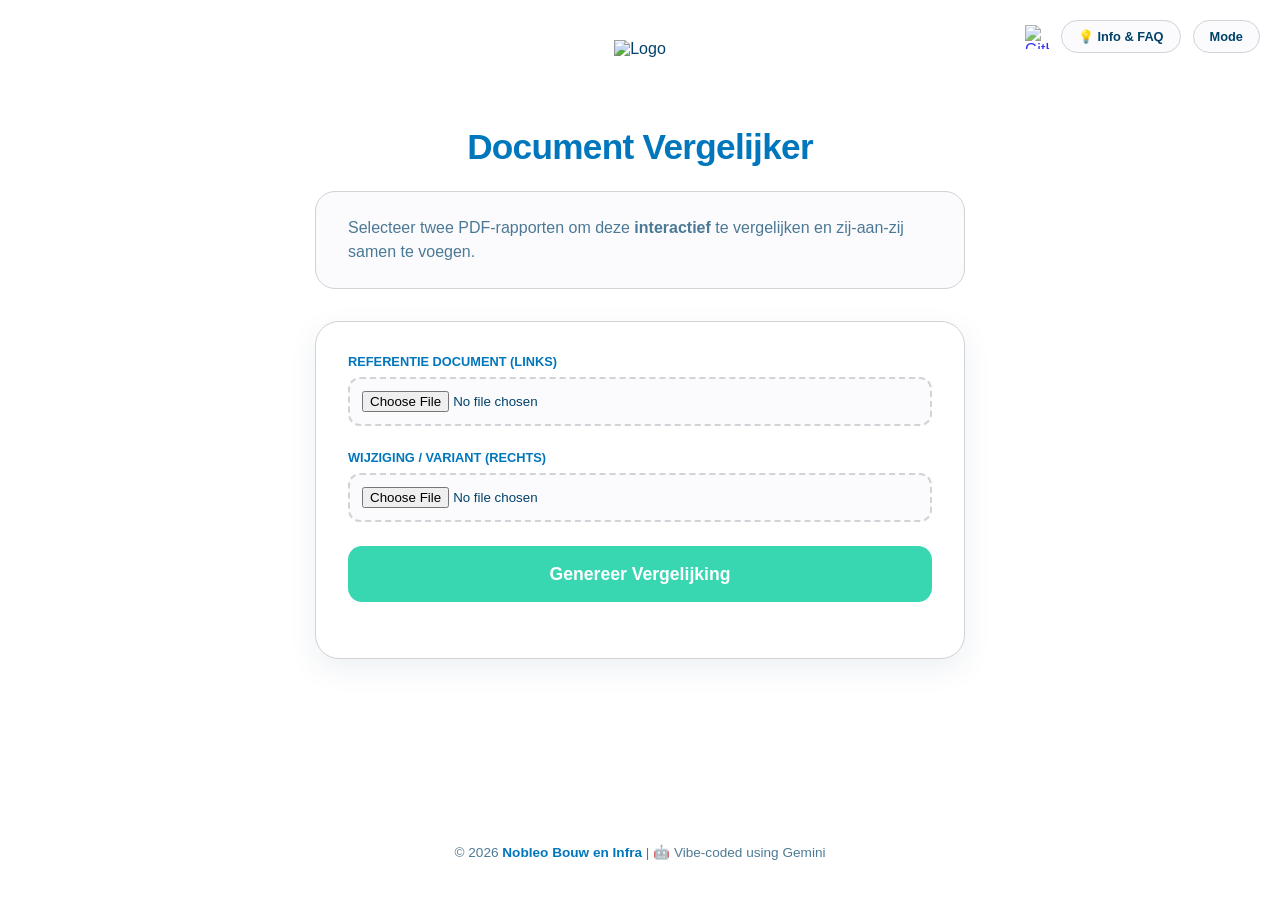
==== index.html @ 10bc2064 "Update index.html" ====
<!DOCTYPE html>
<html lang="nl">
<head>
    <meta charset="UTF-8">
    <meta name="viewport" content="width=device-width, initial-scale=1.0">
    <title>Nobleo Bouw en Infra | PDF Vergelijker</title>
    <script src="https://unpkg.com/pdf-lib/dist/pdf-lib.min.js"></script>
    <script src="https://cdnjs.cloudflare.com/ajax/libs/pdf.js/3.11.174/pdf.min.js"></script>
    
    <style>
        :root {
            --bg-color: #ffffff;
            --container-bg: #fbfbfd;
            --card-bg: #ffffff;
            --text-main: #004268;
            --text-muted: rgba(0, 66, 104, 0.7);
            --accent: #0077bc;
            --button-bg: #39d6b2;
            --button-text: #ffffff;
            --border-color: #d2d2d7;
            --logo-filter: none;
            --shadow: rgba(0, 66, 104, 0.08);
            --modal-overlay: rgba(0, 43, 69, 0.85);
            --github-filter: invert(18%) sepia(35%) therapeutic(100%) saturate(1200%) hue-rotate(180deg);
        }

        [data-theme="dark"] {
            --bg-color: #002b45;
            --container-bg: rgba(255, 255, 255, 0.05);
            --card-bg: #004268;
            --text-main: #ffffff;
            --text-muted: rgba(255, 255, 255, 0.7);
            --accent: #39d6b2;
            --button-bg: #39d6b2;
            --button-text: #004268;
            --border-color: rgba(255, 255, 255, 0.1);
            --logo-filter: brightness(0) invert(1);
            --shadow: rgba(0, 0, 0, 0.3);
            --modal-overlay: rgba(0, 0, 0, 0.7);
            --github-filter: invert(1);
        }

        * { box-sizing: border-box; -webkit-font-smoothing: antialiased; transition: background-color 0.3s ease, color 0.3s ease; }

        body { 
            font-family: -apple-system, BlinkMacSystemFont, "Segoe UI", Roboto, Helvetica, Arial, sans-serif; 
            background-color: var(--bg-color); color: var(--text-main);
            margin: 0; padding: 40px 20px; display: flex; flex-direction: column; align-items: center; min-height: 100vh;
        }

        .header-controls { position: absolute; top: 20px; right: 20px; display: flex; gap: 12px; align-items: center; }
        
        .github-link {
            display: flex; align-items: center; text-decoration: none; opacity: 0.8; transition: opacity 0.2s;
        }
        .github-link:hover { opacity: 1; }
        .github-icon { width: 24px; height: 24px; filter: var(--github-filter); }

        .btn-small {
            background: var(--container-bg); border: 1px solid var(--border-color);
            color: var(--text-main); padding: 8px 16px; border-radius: 20px;
            cursor: pointer; font-size: 0.8rem; font-weight: 600;
        }

        .logo { max-width: 220px; height: auto; margin-bottom: 40px; filter: var(--logo-filter); }
        .container { width: 100%; max-width: 650px; text-align: center; transition: max-width 0.4s ease-in-out; }
        .container.full-width { max-width: 95vw; }

        h2 { font-size: 2.2rem; font-weight: 700; color: var(--accent); margin-bottom: 1.5rem; letter-spacing: -0.02em; }

        .description-box {
            text-align: left; background: var(--container-bg); padding: 1.5rem 2rem;
            border-radius: 20px; margin-bottom: 2rem; border: 1px solid var(--border-color);
        }

        .form-card {
            background: var(--card-bg); padding: 2rem; border-radius: 24px;
            box-shadow: 0 10px 30px var(--shadow); border: 1px solid var(--border-color);
            margin-bottom: 2rem;
        }

        .form-group { margin-bottom: 1.5rem; text-align: left; }
        label { display: block; font-size: 0.8rem; font-weight: 700; margin-bottom: 8px; text-transform: uppercase; color: var(--accent); }
        input[type="file"] { width: 100%; padding: 12px; background: var(--container-bg); border-radius: 12px; border: 2px dashed var(--border-color); color: var(--text-main); }

        button.main-btn { 
            background: var(--button-bg); color: var(--button-text); border: none; 
            padding: 1.1rem 3rem; border-radius: 14px; cursor: pointer; font-size: 1.1rem; font-weight: 700; width: 100%;
        }

        .preview-section { display: none; margin-top: 2rem; animation: fadeIn 0.6s ease forwards; width: 100%; }
        @keyframes fadeIn { from { opacity: 0; transform: translateY(10px); } to { opacity: 1; transform: translateY(0); } }

        .nav-controls {
            display: flex; justify-content: space-between; align-items: center;
            margin-bottom: 1rem; background: var(--container-bg); padding: 10px 20px;
            border-radius: 15px; border: 1px solid var(--border-color);
            flex-wrap: wrap; gap: 10px;
        }

        .page-jump-container { display: flex; align-items: center; gap: 8px; font-size: 0.9rem; font-weight: bold; }
        .page-input { 
            width: 45px; padding: 5px; border-radius: 8px; border: 1px solid var(--border-color); 
            text-align: center; background: var(--card-bg); color: var(--text-main); font-weight: bold;
        }

        .comparison-container {
            position: relative; width: 100%; 
            border-radius: 20px; overflow: hidden; border: 1px solid var(--border-color);
            background: #fff; box-shadow: 0 10px 30px var(--shadow);
        }

        .pdf-canvas { position: absolute; top: 0; left: 0; width: 100%; height: 100%; object-fit: contain; background: white; }
        #canvas-right { clip-path: inset(0 0 0 50%); z-index: 2; }
        .slider-input {
            position: absolute; -webkit-appearance: none; appearance: none;
            width: 100%; height: 100%; background: transparent;
            top: 0; left: 0; z-index: 10; cursor: ew-resize; margin: 0;
        }
        .divider-line {
            position: absolute; top: 0; bottom: 0; left: 50%;
            width: 3px; background: var(--button-bg); z-index: 9;
            pointer-events: none; box-shadow: 0 0 10px rgba(0,0,0,0.3);
        }

        .modal-overlay {
            position: fixed; top: 0; left: 0; width: 100%; height: 100%;
            background: var(--modal-overlay); display: none; justify-content: center; align-items: center; z-index: 1000; backdrop-filter: blur(8px);
        }
        .modal-overlay.active { display: flex; }
        .modal-content { 
            background: var(--card-bg); width: 90%; max-width: 600px; border-radius: 28px; padding: 2.5rem; 
            max-height: 85vh; overflow-y: auto; position: relative;
        }
        .faq-item { margin-bottom: 1.5rem; text-align: left; }
        .faq-item strong { display: block; color: var(--accent); margin-bottom: 5px; }

        #status { margin-top: 1.5rem; font-size: 0.9rem; font-weight: 500; }
        footer { margin-top: auto; padding-top: 30px; font-size: 0.85rem; color: var(--text-muted); text-align: center; }
        footer a { color: var(--accent); text-decoration: none; font-weight: 600; }
        footer a:hover { text-decoration: underline; }

        .active-toggle { background: var(--button-bg) !important; color: var(--button-text) !important; border-color: var(--button-bg) !important; }
    </style>
</head>
<body>

    <div class="header-controls">
        <a href="https://github.com/JoelvanHerwaarden/PDFVersionMerger" target="_blank" class="github-link" title="Source Code">
            <img src="https://cdn-icons-png.flaticon.com/512/25/25231.png" alt="GitHub" class="github-icon">
        </a>
        <button class="btn-small" onclick="toggleModal()">💡 Info & FAQ</button>
        <button class="btn-small" onclick="toggleTheme()" id="themeBtn">Mode</button>
    </div>

    <img src="https://www.nobleo-infra.nl/wp-content/uploads/2025/02/Nobleo_BI_Logo_RGB.png.webp" alt="Logo" class="logo">

    <div class="container" id="mainContainer">
        <h2>Document Vergelijker</h2>
        <div class="description-box">
            <p style="margin: 0; color: var(--text-muted); line-height: 1.5;">
                Selecteer twee PDF-rapporten om deze <strong>interactief</strong> te vergelijken en zij-aan-zij samen te voegen.
            </p>
        </div>

        <div class="form-card">
            <div class="form-group">
                <label for="pdf1">Referentie Document (Links)</label>
                <input type="file" id="pdf1" accept="application/pdf">
            </div>
            <div class="form-group">
                <label for="pdf2">Wijziging / Variant (Rechts)</label>
                <input type="file" id="pdf2" accept="application/pdf">
            </div>
            <button class="main-btn" onclick="processDocuments()">Genereer Vergelijking</button>
            <div id="status"></div>
        </div>

        <div id="previewSection" class="preview-section">
            <button class="main-btn" style="margin-bottom: 2rem; background: var(--accent);" onclick="downloadLandscapePDF()">
                ⬇️ Download Volledige Vergelijking (.pdf)
            </button>

            <div class="nav-controls">
                <button class="btn-small" onclick="changePage(-1)" id="prevBtn">⬅️ Vorige</button>
                <div class="page-jump-container">
                    <span>Pagina</span>
                    <input type="number" id="pageInput" class="page-input" min="1" value="1" onchange="jumpToPage()">
                    <span id="totalPagesLabel">van 1</span>
                </div>
                <button class="btn-small" onclick="changePage(1)" id="nextBtn">Volgende ➡️</button>
                <button class="btn-small" id="fullWidthBtn" onclick="toggleFullWidth()">↔️ Paginabreedte</button>
            </div>

            <div class="comparison-container" id="compContainer">
                <canvas id="canvas-left" class="pdf-canvas"></canvas>
                <canvas id="canvas-right" class="pdf-canvas"></canvas>
                <div id="divider" class="divider-line"></div>
                <input type="range" min="0" max="100" value="50" class="slider-input" id="compSlider">
            </div>
        </div>
    </div>

    <div class="modal-overlay" id="faqModal" onclick="if(event.target == this) toggleModal()">
        <div class="modal-content">
            <h2 style="color: var(--accent); margin-top: 0;">Info & FAQ</h2>
            
            <div class="faq-item">
                <strong>Is dit veilig voor vertrouwelijke data?</strong>
                <p>Ja. De applicatie gebruikt lokale webtools (PDF.js en PDF-Lib). Uw documenten worden nooit geüpload naar een server; alle verwerking vindt plaats in het tijdelijke geheugen van uw eigen browser.</p>
            </div>

            <div class="faq-item">
                <strong>Hoe werkt de vergelijker?</strong>
                <p>U kunt met de slider op elke pagina visueel zoeken naar verschillen. Gebruik de "Vorige" en "Volgende" knoppen om door het document te bladeren. Gebruik de "Paginabreedte" knop om het beeld schermvullend te maken.</p>
            </div>

            <div class="faq-item">
                <strong>Wat gebeurt er als documenten niet even lang zijn?</strong>
                <p>De tool bepaalt het totaal aantal pagina's op basis van het langste document. De kortere PDF zal op de extra pagina's als een witvlak (leeg) worden weergegeven.</p>
            </div>

            <div class="faq-item">
                <strong>Werkt de download voor alle pagina's?</strong>
                <p>Ja. De "Download" knop genereert een nieuw PDF-bestand waarin alle pagina's van beide documenten zij-aan-zij in landscape-formaat zijn geplaatst.</p>
            </div>

            <div class="faq-item">
                <strong>Source Code & Ontwikkeling?</strong>
                <p>Dit project is open-source ontwikkeld. Bezoek de GitHub repository (link rechtsboven) voor de broncode of om bij te dragen aan de ontwikkeling.</p>
            </div>

            <button class="btn-small" onclick="toggleModal()" style="width: 100%; margin-top: 1rem;">Sluiten</button>
        </div>
    </div>

    <footer>
        <div>&copy; 2026 <a href="https://www.nobleo-infra.nl/" target="_blank">Nobleo Bouw en Infra</a> | 🤖 Vibe-coded using Gemini</div>
    </footer>

    <script>
        pdfjsLib.GlobalWorkerOptions.workerSrc = 'https://cdnjs.cloudflare.com/ajax/libs/pdf.js/3.11.174/pdf.worker.min.js';

        let pdfDoc1, pdfDoc2, file1Blob, file2Blob;
        let currentPage = 1;
        let totalPages = 1;
        let isFullWidth = false;

        function toggleModal() { document.getElementById('faqModal').classList.toggle('active'); }
        
        function setTheme(theme) {
            document.documentElement.setAttribute('data-theme', theme);
            localStorage.setItem('theme', theme);
            document.getElementById('themeBtn').innerText = theme === 'dark' ? '☀️ Light' : '🌙 Dark';
        }
        function toggleTheme() { setTheme(document.documentElement.getAttribute('data-theme') === 'dark' ? 'light' : 'dark'); }
        setTheme(localStorage.getItem('theme') || 'light');

        function toggleFullWidth() {
            isFullWidth = !isFullWidth;
            const container = document.getElementById('mainContainer');
            const btn = document.getElementById('fullWidthBtn');
            if (isFullWidth) {
                container.classList.add('full-width');
                btn.classList.add('active-toggle');
            } else {
                container.classList.remove('full-width');
                btn.classList.remove('active-toggle');
            }
        }

        document.getElementById('compSlider').addEventListener('input', (e) => {
            const val = e.target.value;
            document.getElementById('canvas-right').style.clipPath = `inset(0 0 0 ${val}%)`;
            document.getElementById('divider').style.left = `${val}%`;
        });

        async function processDocuments() {
            file1Blob = document.getElementById('pdf1').files[0];
            file2Blob = document.getElementById('pdf2').files[0];
            const statusEl = document.getElementById('status');

            if (!file1Blob || !file2Blob) {
                statusEl.innerText = "⚠️ Selecteer eerst twee documenten.";
                return;
            }

            statusEl.innerText = "⏳ Bezig met laden...";
            try {
                pdfDoc1 = await pdfjsLib.getDocument({ data: await file1Blob.arrayBuffer() }).promise;
                pdfDoc2 = await pdfjsLib.getDocument({ data: await file2Blob.arrayBuffer() }).promise;
                
                totalPages = Math.max(pdfDoc1.numPages, pdfDoc2.numPages);
                currentPage = 1;
                
                document.getElementById('pageInput').max = totalPages;
                document.getElementById('totalPagesLabel').innerText = `van ${totalPages}`;
                
                await renderCurrentPage();

                document.getElementById('previewSection').style.display = 'block';
                statusEl.innerText = "✅ Geladen.";
                statusEl.style.color = "#39d6b2";
            } catch (error) {
                statusEl.innerText = "❌ Fout bij inladen.";
            }
        }

        async function jumpToPage() {
            const input = document.getElementById('pageInput');
            let val = parseInt(input.value);
            if (isNaN(val) || val < 1) val = 1;
            if (val > totalPages) val = totalPages;
            currentPage = val;
            input.value = val;
            await renderCurrentPage();
        }

        async function changePage(offset) {
            const newPage = currentPage + offset;
            if (newPage >= 1 && newPage <= totalPages) {
                currentPage = newPage;
                document.getElementById('pageInput').value = currentPage;
                await renderCurrentPage();
            }
        }

        async function renderCurrentPage() {
            document.getElementById('prevBtn').disabled = currentPage === 1;
            document.getElementById('nextBtn').disabled = currentPage === totalPages;

            const [v1, v2] = await Promise.all([
                renderSingleCanvas(pdfDoc1, currentPage, 'canvas-left'),
                renderSingleCanvas(pdfDoc2, currentPage, 'canvas-right')
            ]);

            const activeViewport = v1 || v2;
            if (activeViewport) {
                const ratio = activeViewport.width / activeViewport.height;
                document.getElementById('compContainer').style.aspectRatio = `${ratio}`;
            }
        }

        async function renderSingleCanvas(pdfDoc, pageNum, canvasId) {
            const canvas = document.getElementById(canvasId);
            const context = canvas.getContext('2d');
            context.clearRect(0, 0, canvas.width, canvas.height);
            
            if (pageNum > pdfDoc.numPages) return null; 

            const page = await pdfDoc.getPage(pageNum);
            const viewport = page.getViewport({ scale: 2.5 }); 
            canvas.height = viewport.height;
            canvas.width = viewport.width;
            await page.render({ canvasContext: context, viewport: viewport }).promise;
            return viewport;
        }

        async function downloadLandscapePDF() {
            const statusEl = document.getElementById('status');
            statusEl.innerText = "⏳ Download voorbereiden...";
            try {
                const { PDFDocument } = PDFLib;
                const libPdf1 = await PDFDocument.load(await file1Blob.arrayBuffer());
                const libPdf2 = await PDFDocument.load(await file2Blob.arrayBuffer());
                const mergedPdf = await PDFDocument.create();

                for (let i = 0; i < totalPages; i++) {
                    let w = 595, h = 841;
                    let p1 = i < libPdf1.getPageCount() ? libPdf1.getPage(i) : null;
                    let p2 = i < libPdf2.getPageCount() ? libPdf2.getPage(i) : null;
                    if (p1) { w = p1.getWidth(); h = p1.getHeight(); }
                    else if (p2) { w = p2.getWidth(); h = p2.getHeight(); }
                    const newPage = mergedPdf.addPage([w * 2, h]);
                    if (p1) newPage.drawPage(await mergedPdf.embedPage(p1), { x: 0, y: 0 });
                    if (p2) newPage.drawPage(await mergedPdf.embedPage(p2), { x: w, y: 0 });
                }
                const pdfBytes = await mergedPdf.save();
                const blob = new Blob([pdfBytes], { type: 'application/pdf' });
                const url = URL.createObjectURL(blob);
                const a = document.createElement('a');
                a.href = url;
                a.download = 'Nobleo_Vergelijking.pdf';
                a.click();
                statusEl.innerText = "✅ Klaar.";
            } catch (e) {
                statusEl.innerText = "❌ Export fout.";
            }
        }
    </script>
</body>
</html>
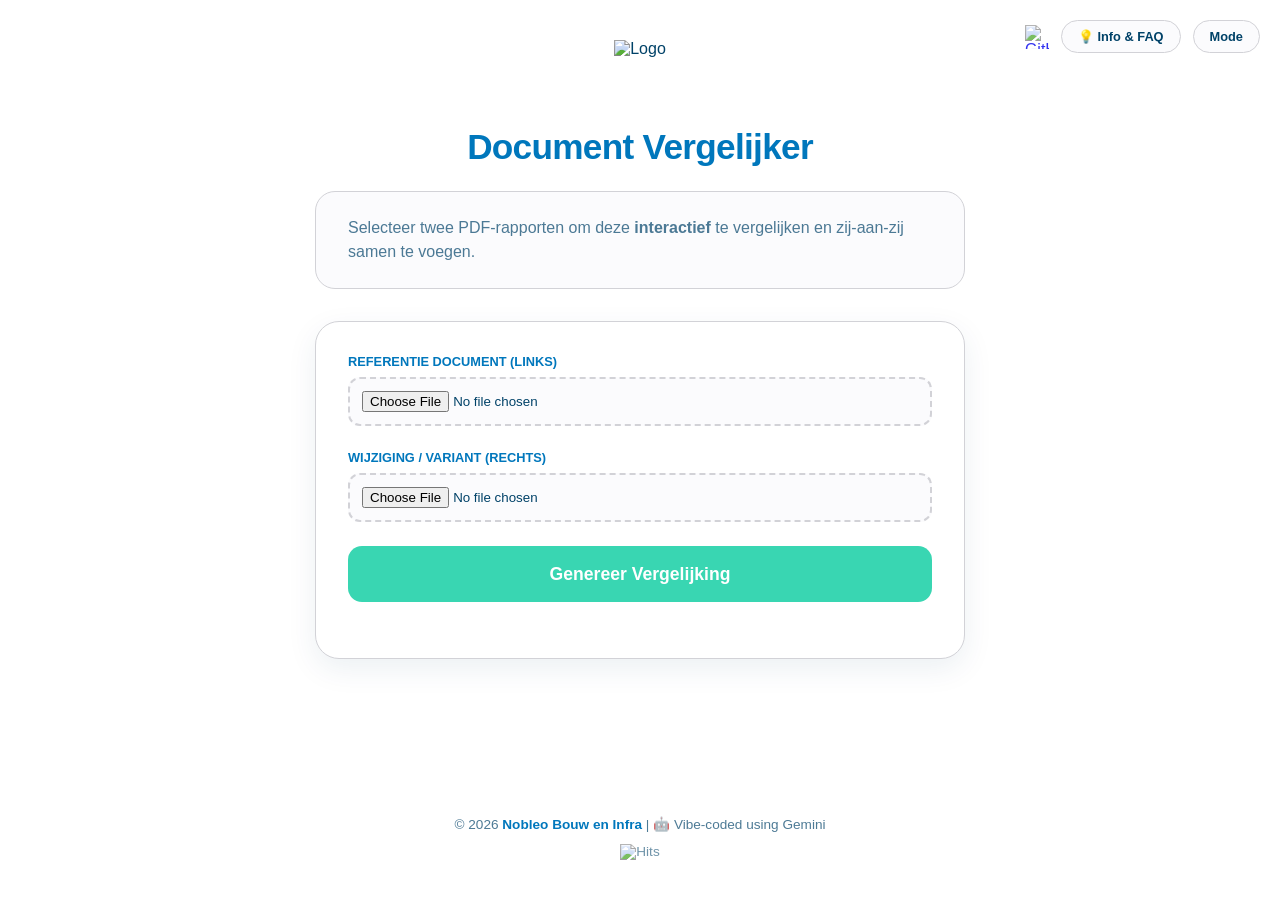
==== commit 5c2a766d: "Update index.html" ====
--- a/index.html
+++ b/index.html
@@ -141,6 +141,8 @@
         footer a:hover { text-decoration: underline; }
 
         .active-toggle { background: var(--button-bg) !important; color: var(--button-text) !important; border-color: var(--button-bg) !important; }
+        
+        .visitor-counter { margin-top: 12px; opacity: 0.8; }
     </style>
 </head>
 <body>
@@ -236,6 +238,10 @@
 
     <footer>
         <div>&copy; 2026 <a href="https://www.nobleo-infra.nl/" target="_blank">Nobleo Bouw en Infra</a> | 🤖 Vibe-coded using Gemini</div>
+        
+        <div class="visitor-counter">
+            <img src="https://hits.seeyoufarm.com/api/count/incr/badge.svg?url=https%3A%2F%2Fgithub.com%2FJoelvanHerwaarden%2FPDFVersionMerger&count_bg=%230077BC&title_bg=%23555555&icon=&icon_color=%23E7E7E7&title=hits&edge_flat=false" alt="Hits">
+        </div>
     </footer>
 
     <script>
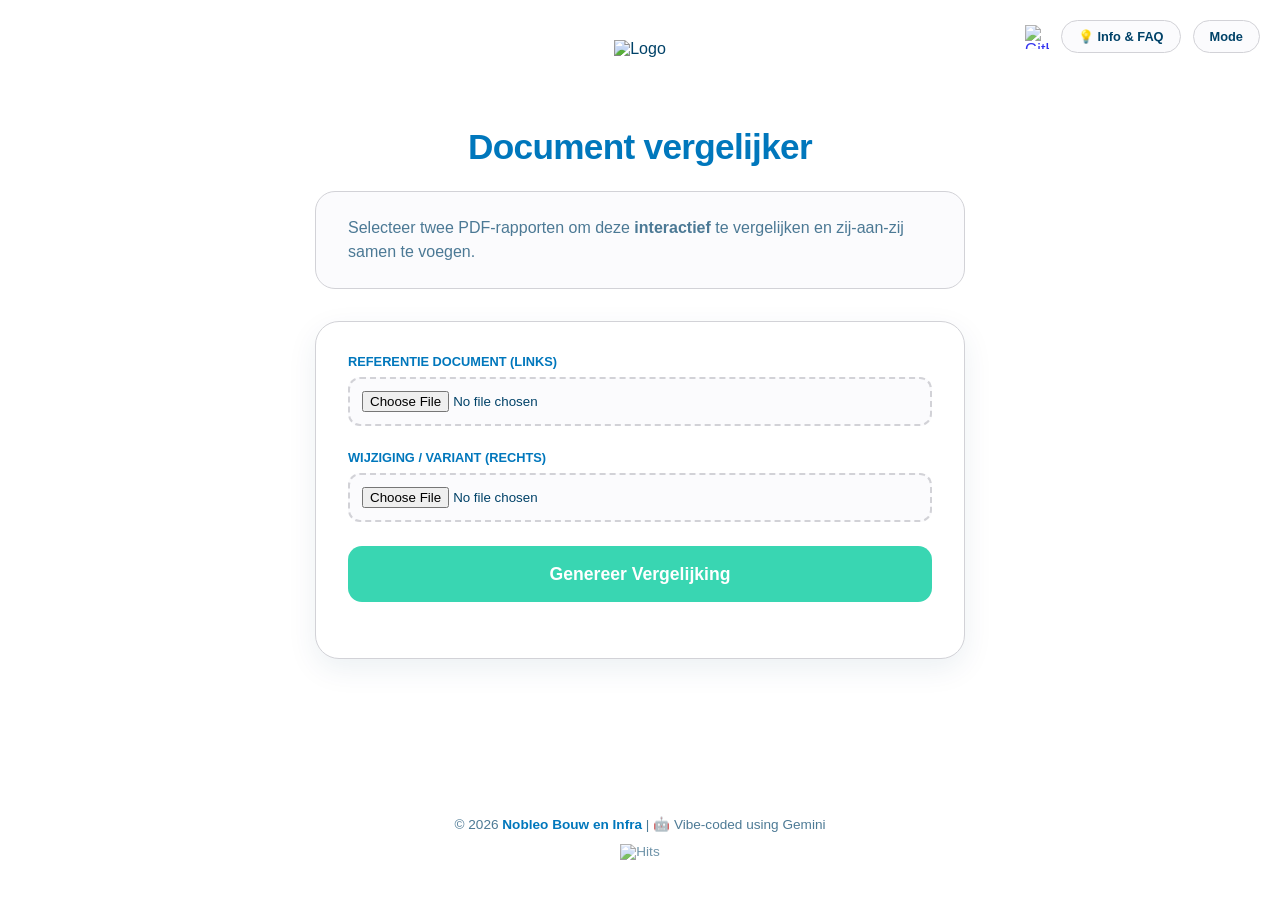
==== commit db32240a: "Update index.html" ====
--- a/index.html
+++ b/index.html
@@ -158,7 +158,7 @@
     <img src="https://www.nobleo-infra.nl/wp-content/uploads/2025/02/Nobleo_BI_Logo_RGB.png.webp" alt="Logo" class="logo">
 
     <div class="container" id="mainContainer">
-        <h2>Document Vergelijker</h2>
+        <h2>Document vergelijker</h2>
         <div class="description-box">
             <p style="margin: 0; color: var(--text-muted); line-height: 1.5;">
                 Selecteer twee PDF-rapporten om deze <strong>interactief</strong> te vergelijken en zij-aan-zij samen te voegen.
@@ -240,7 +240,7 @@
         <div>&copy; 2026 <a href="https://www.nobleo-infra.nl/" target="_blank">Nobleo Bouw en Infra</a> | 🤖 Vibe-coded using Gemini</div>
         
         <div class="visitor-counter">
-            <img src="https://hits.seeyoufarm.com/api/count/incr/badge.svg?url=https%3A%2F%2Fgithub.com%2FJoelvanHerwaarden%2FPDFVersionMerger&count_bg=%230077BC&title_bg=%23555555&icon=&icon_color=%23E7E7E7&title=hits&edge_flat=false" alt="Hits">
+            <img src="https://hitscounter.dev/api/hit?url=https%3A%2F%2Fjoelvanherwaarden.github.io%2FPDFVersionMerger%2F&label=&icon=github&color=%23198754&message=&style=flat&tz=UTC" alt="Hits">
         </div>
     </footer>
 
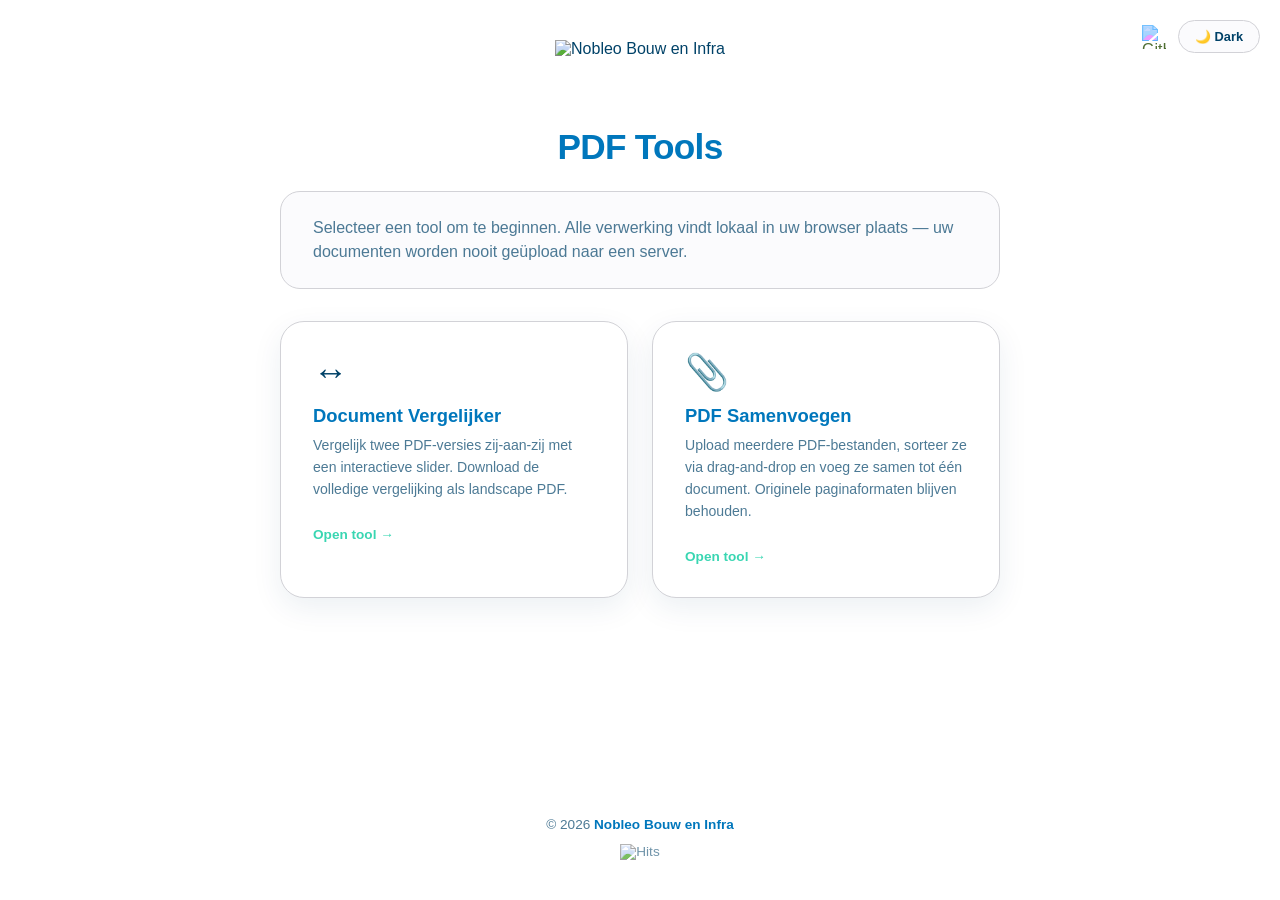
==== commit 2aad4891: "More Tools Whoohoo" ====
--- a/index.html
+++ b/index.html
@@ -3,396 +3,94 @@
 <head>
     <meta charset="UTF-8">
     <meta name="viewport" content="width=device-width, initial-scale=1.0">
-    <title>Nobleo Bouw en Infra | PDF Vergelijker</title>
-    <script src="https://unpkg.com/pdf-lib/dist/pdf-lib.min.js"></script>
-    <script src="https://cdnjs.cloudflare.com/ajax/libs/pdf.js/3.11.174/pdf.min.js"></script>
-    
+    <title>Nobleo PDF Tools</title>
+    <link rel="stylesheet" href="shared/style.css">
     <style>
-        :root {
-            --bg-color: #ffffff;
-            --container-bg: #fbfbfd;
-            --card-bg: #ffffff;
-            --text-main: #004268;
-            --text-muted: rgba(0, 66, 104, 0.7);
-            --accent: #0077bc;
-            --button-bg: #39d6b2;
-            --button-text: #ffffff;
-            --border-color: #d2d2d7;
-            --logo-filter: none;
-            --shadow: rgba(0, 66, 104, 0.08);
-            --modal-overlay: rgba(0, 43, 69, 0.85);
-            --github-filter: invert(18%) sepia(35%) therapeutic(100%) saturate(1200%) hue-rotate(180deg);
+        .container { max-width: 720px; }
+
+        .tools-grid {
+            display: grid;
+            grid-template-columns: repeat(auto-fit, minmax(280px, 1fr));
+            gap: 1.5rem;
+            margin-top: 0;
+            text-align: left;
         }
 
-        [data-theme="dark"] {
-            --bg-color: #002b45;
-            --container-bg: rgba(255, 255, 255, 0.05);
-            --card-bg: #004268;
-            --text-main: #ffffff;
-            --text-muted: rgba(255, 255, 255, 0.7);
-            --accent: #39d6b2;
-            --button-bg: #39d6b2;
-            --button-text: #004268;
-            --border-color: rgba(255, 255, 255, 0.1);
-            --logo-filter: brightness(0) invert(1);
-            --shadow: rgba(0, 0, 0, 0.3);
-            --modal-overlay: rgba(0, 0, 0, 0.7);
-            --github-filter: invert(1);
+        .tool-card {
+            background: var(--card-bg);
+            border: 1px solid var(--border-color);
+            border-radius: 24px;
+            padding: 2rem;
+            cursor: pointer;
+            text-decoration: none;
+            color: inherit;
+            display: block;
+            box-shadow: 0 10px 30px var(--shadow);
+            transition: transform 0.2s ease, box-shadow 0.2s ease, border-color 0.2s ease;
+        }
+        .tool-card:hover {
+            transform: translateY(-4px);
+            box-shadow: 0 20px 40px var(--shadow);
+            border-color: var(--button-bg);
         }
 
-        * { box-sizing: border-box; -webkit-font-smoothing: antialiased; transition: background-color 0.3s ease, color 0.3s ease; }
-
-        body { 
-            font-family: -apple-system, BlinkMacSystemFont, "Segoe UI", Roboto, Helvetica, Arial, sans-serif; 
-            background-color: var(--bg-color); color: var(--text-main);
-            margin: 0; padding: 40px 20px; display: flex; flex-direction: column; align-items: center; min-height: 100vh;
-        }
-
-        .header-controls { position: absolute; top: 20px; right: 20px; display: flex; gap: 12px; align-items: center; }
-        
-        .github-link {
-            display: flex; align-items: center; text-decoration: none; opacity: 0.8; transition: opacity 0.2s;
-        }
-        .github-link:hover { opacity: 1; }
-        .github-icon { width: 24px; height: 24px; filter: var(--github-filter); }
-
-        .btn-small {
-            background: var(--container-bg); border: 1px solid var(--border-color);
-            color: var(--text-main); padding: 8px 16px; border-radius: 20px;
-            cursor: pointer; font-size: 0.8rem; font-weight: 600;
-        }
-
-        .logo { max-width: 220px; height: auto; margin-bottom: 40px; filter: var(--logo-filter); }
-        .container { width: 100%; max-width: 650px; text-align: center; transition: max-width 0.4s ease-in-out; }
-        .container.full-width { max-width: 95vw; }
-
-        h2 { font-size: 2.2rem; font-weight: 700; color: var(--accent); margin-bottom: 1.5rem; letter-spacing: -0.02em; }
-
-        .description-box {
-            text-align: left; background: var(--container-bg); padding: 1.5rem 2rem;
-            border-radius: 20px; margin-bottom: 2rem; border: 1px solid var(--border-color);
-        }
-
-        .form-card {
-            background: var(--card-bg); padding: 2rem; border-radius: 24px;
-            box-shadow: 0 10px 30px var(--shadow); border: 1px solid var(--border-color);
-            margin-bottom: 2rem;
-        }
-
-        .form-group { margin-bottom: 1.5rem; text-align: left; }
-        label { display: block; font-size: 0.8rem; font-weight: 700; margin-bottom: 8px; text-transform: uppercase; color: var(--accent); }
-        input[type="file"] { width: 100%; padding: 12px; background: var(--container-bg); border-radius: 12px; border: 2px dashed var(--border-color); color: var(--text-main); }
-
-        button.main-btn { 
-            background: var(--button-bg); color: var(--button-text); border: none; 
-            padding: 1.1rem 3rem; border-radius: 14px; cursor: pointer; font-size: 1.1rem; font-weight: 700; width: 100%;
-        }
-
-        .preview-section { display: none; margin-top: 2rem; animation: fadeIn 0.6s ease forwards; width: 100%; }
-        @keyframes fadeIn { from { opacity: 0; transform: translateY(10px); } to { opacity: 1; transform: translateY(0); } }
-
-        .nav-controls {
-            display: flex; justify-content: space-between; align-items: center;
-            margin-bottom: 1rem; background: var(--container-bg); padding: 10px 20px;
-            border-radius: 15px; border: 1px solid var(--border-color);
-            flex-wrap: wrap; gap: 10px;
-        }
-
-        .page-jump-container { display: flex; align-items: center; gap: 8px; font-size: 0.9rem; font-weight: bold; }
-        .page-input { 
-            width: 45px; padding: 5px; border-radius: 8px; border: 1px solid var(--border-color); 
-            text-align: center; background: var(--card-bg); color: var(--text-main); font-weight: bold;
-        }
-
-        .comparison-container {
-            position: relative; width: 100%; 
-            border-radius: 20px; overflow: hidden; border: 1px solid var(--border-color);
-            background: #fff; box-shadow: 0 10px 30px var(--shadow);
-        }
-
-        .pdf-canvas { position: absolute; top: 0; left: 0; width: 100%; height: 100%; object-fit: contain; background: white; }
-        #canvas-right { clip-path: inset(0 0 0 50%); z-index: 2; }
-        .slider-input {
-            position: absolute; -webkit-appearance: none; appearance: none;
-            width: 100%; height: 100%; background: transparent;
-            top: 0; left: 0; z-index: 10; cursor: ew-resize; margin: 0;
-        }
-        .divider-line {
-            position: absolute; top: 0; bottom: 0; left: 50%;
-            width: 3px; background: var(--button-bg); z-index: 9;
-            pointer-events: none; box-shadow: 0 0 10px rgba(0,0,0,0.3);
-        }
-
-        .modal-overlay {
-            position: fixed; top: 0; left: 0; width: 100%; height: 100%;
-            background: var(--modal-overlay); display: none; justify-content: center; align-items: center; z-index: 1000; backdrop-filter: blur(8px);
-        }
-        .modal-overlay.active { display: flex; }
-        .modal-content { 
-            background: var(--card-bg); width: 90%; max-width: 600px; border-radius: 28px; padding: 2.5rem; 
-            max-height: 85vh; overflow-y: auto; position: relative;
-        }
-        .faq-item { margin-bottom: 1.5rem; text-align: left; }
-        .faq-item strong { display: block; color: var(--accent); margin-bottom: 5px; }
-
-        #status { margin-top: 1.5rem; font-size: 0.9rem; font-weight: 500; }
-        footer { margin-top: auto; padding-top: 30px; font-size: 0.85rem; color: var(--text-muted); text-align: center; }
-        footer a { color: var(--accent); text-decoration: none; font-weight: 600; }
-        footer a:hover { text-decoration: underline; }
-
-        .active-toggle { background: var(--button-bg) !important; color: var(--button-text) !important; border-color: var(--button-bg) !important; }
-        
-        .visitor-counter { margin-top: 12px; opacity: 0.8; }
+        .tool-icon { font-size: 2.2rem; margin-bottom: 1rem; display: block; line-height: 1; }
+        .tool-name { font-size: 1.15rem; font-weight: 700; color: var(--accent); margin-bottom: 0.5rem; }
+        .tool-desc { font-size: 0.88rem; color: var(--text-muted); line-height: 1.55; margin: 0 0 1.5rem 0; }
+        .tool-cta { font-size: 0.85rem; font-weight: 700; color: var(--button-bg); }
     </style>
 </head>
 <body>
 
     <div class="header-controls">
-        <a href="https://github.com/JoelvanHerwaarden/PDFVersionMerger" target="_blank" class="github-link" title="Source Code">
+        <a href="https://github.com/JoelvanHerwaarden/PDFVersionMerger" target="_blank" class="github-link" title="Bekijk broncode op GitHub">
             <img src="https://cdn-icons-png.flaticon.com/512/25/25231.png" alt="GitHub" class="github-icon">
         </a>
-        <button class="btn-small" onclick="toggleModal()">💡 Info & FAQ</button>
         <button class="btn-small" onclick="toggleTheme()" id="themeBtn">Mode</button>
     </div>
 
-    <img src="https://www.nobleo-infra.nl/wp-content/uploads/2025/02/Nobleo_BI_Logo_RGB.png.webp" alt="Logo" class="logo">
+    <img src="https://www.nobleo-infra.nl/wp-content/uploads/2025/02/Nobleo_BI_Logo_RGB.png.webp" alt="Nobleo Bouw en Infra" class="logo">
 
-    <div class="container" id="mainContainer">
-        <h2>Document vergelijker</h2>
+    <div class="container">
+        <h2>PDF Tools</h2>
         <div class="description-box">
-            <p style="margin: 0; color: var(--text-muted); line-height: 1.5;">
-                Selecteer twee PDF-rapporten om deze <strong>interactief</strong> te vergelijken en zij-aan-zij samen te voegen.
-            </p>
+            <p>Selecteer een tool om te beginnen. Alle verwerking vindt lokaal in uw browser plaats &mdash; uw documenten worden nooit geüpload naar een server.</p>
         </div>
 
-        <div class="form-card">
-            <div class="form-group">
-                <label for="pdf1">Referentie Document (Links)</label>
-                <input type="file" id="pdf1" accept="application/pdf">
-            </div>
-            <div class="form-group">
-                <label for="pdf2">Wijziging / Variant (Rechts)</label>
-                <input type="file" id="pdf2" accept="application/pdf">
-            </div>
-            <button class="main-btn" onclick="processDocuments()">Genereer Vergelijking</button>
-            <div id="status"></div>
-        </div>
+        <div class="tools-grid">
+            <a href="tools/version-compare/" class="tool-card">
+                <span class="tool-icon">↔️</span>
+                <div class="tool-name">Document Vergelijker</div>
+                <p class="tool-desc">Vergelijk twee PDF-versies zij-aan-zij met een interactieve slider. Download de volledige vergelijking als landscape PDF.</p>
+                <span class="tool-cta">Open tool →</span>
+            </a>
 
-        <div id="previewSection" class="preview-section">
-            <button class="main-btn" style="margin-bottom: 2rem; background: var(--accent);" onclick="downloadLandscapePDF()">
-                ⬇️ Download Volledige Vergelijking (.pdf)
-            </button>
-
-            <div class="nav-controls">
-                <button class="btn-small" onclick="changePage(-1)" id="prevBtn">⬅️ Vorige</button>
-                <div class="page-jump-container">
-                    <span>Pagina</span>
-                    <input type="number" id="pageInput" class="page-input" min="1" value="1" onchange="jumpToPage()">
-                    <span id="totalPagesLabel">van 1</span>
-                </div>
-                <button class="btn-small" onclick="changePage(1)" id="nextBtn">Volgende ➡️</button>
-                <button class="btn-small" id="fullWidthBtn" onclick="toggleFullWidth()">↔️ Paginabreedte</button>
-            </div>
-
-            <div class="comparison-container" id="compContainer">
-                <canvas id="canvas-left" class="pdf-canvas"></canvas>
-                <canvas id="canvas-right" class="pdf-canvas"></canvas>
-                <div id="divider" class="divider-line"></div>
-                <input type="range" min="0" max="100" value="50" class="slider-input" id="compSlider">
-            </div>
-        </div>
-    </div>
-
-    <div class="modal-overlay" id="faqModal" onclick="if(event.target == this) toggleModal()">
-        <div class="modal-content">
-            <h2 style="color: var(--accent); margin-top: 0;">Info & FAQ</h2>
-            
-            <div class="faq-item">
-                <strong>Is dit veilig voor vertrouwelijke data?</strong>
-                <p>Ja. De applicatie gebruikt lokale webtools (PDF.js en PDF-Lib). Uw documenten worden nooit geüpload naar een server; alle verwerking vindt plaats in het tijdelijke geheugen van uw eigen browser.</p>
-            </div>
-
-            <div class="faq-item">
-                <strong>Hoe werkt de vergelijker?</strong>
-                <p>U kunt met de slider op elke pagina visueel zoeken naar verschillen. Gebruik de "Vorige" en "Volgende" knoppen om door het document te bladeren. Gebruik de "Paginabreedte" knop om het beeld schermvullend te maken.</p>
-            </div>
-
-            <div class="faq-item">
-                <strong>Wat gebeurt er als documenten niet even lang zijn?</strong>
-                <p>De tool bepaalt het totaal aantal pagina's op basis van het langste document. De kortere PDF zal op de extra pagina's als een witvlak (leeg) worden weergegeven.</p>
-            </div>
-
-            <div class="faq-item">
-                <strong>Werkt de download voor alle pagina's?</strong>
-                <p>Ja. De "Download" knop genereert een nieuw PDF-bestand waarin alle pagina's van beide documenten zij-aan-zij in landscape-formaat zijn geplaatst.</p>
-            </div>
-
-            <div class="faq-item">
-                <strong>Source Code & Ontwikkeling?</strong>
-                <p>Dit project is open-source ontwikkeld. Bezoek de GitHub repository (link rechtsboven) voor de broncode of om bij te dragen aan de ontwikkeling.</p>
-            </div>
-
-            <button class="btn-small" onclick="toggleModal()" style="width: 100%; margin-top: 1rem;">Sluiten</button>
+            <a href="tools/pdf-merge/" class="tool-card">
+                <span class="tool-icon">📎</span>
+                <div class="tool-name">PDF Samenvoegen</div>
+                <p class="tool-desc">Upload meerdere PDF-bestanden, sorteer ze via drag-and-drop en voeg ze samen tot één document. Originele paginaformaten blijven behouden.</p>
+                <span class="tool-cta">Open tool →</span>
+            </a>
         </div>
     </div>
 
     <footer>
-        <div>&copy; 2026 <a href="https://www.nobleo-infra.nl/" target="_blank">Nobleo Bouw en Infra</a> | 🤖 Vibe-coded using Gemini</div>
-        
+        <div>&copy; 2026 <a href="https://www.nobleo-infra.nl/" target="_blank">Nobleo Bouw en Infra</a></div>
         <div class="visitor-counter">
             <img src="https://hitscounter.dev/api/hit?url=https%3A%2F%2Fjoelvanherwaarden.github.io%2FPDFVersionMerger%2F&label=&icon=github&color=%23198754&message=&style=flat&tz=UTC" alt="Hits">
         </div>
     </footer>
 
     <script>
-        pdfjsLib.GlobalWorkerOptions.workerSrc = 'https://cdnjs.cloudflare.com/ajax/libs/pdf.js/3.11.174/pdf.worker.min.js';
-
-        let pdfDoc1, pdfDoc2, file1Blob, file2Blob;
-        let currentPage = 1;
-        let totalPages = 1;
-        let isFullWidth = false;
-
-        function toggleModal() { document.getElementById('faqModal').classList.toggle('active'); }
-        
         function setTheme(theme) {
             document.documentElement.setAttribute('data-theme', theme);
             localStorage.setItem('theme', theme);
             document.getElementById('themeBtn').innerText = theme === 'dark' ? '☀️ Light' : '🌙 Dark';
         }
-        function toggleTheme() { setTheme(document.documentElement.getAttribute('data-theme') === 'dark' ? 'light' : 'dark'); }
+        function toggleTheme() {
+            setTheme(document.documentElement.getAttribute('data-theme') === 'dark' ? 'light' : 'dark');
+        }
         setTheme(localStorage.getItem('theme') || 'light');
-
-        function toggleFullWidth() {
-            isFullWidth = !isFullWidth;
-            const container = document.getElementById('mainContainer');
-            const btn = document.getElementById('fullWidthBtn');
-            if (isFullWidth) {
-                container.classList.add('full-width');
-                btn.classList.add('active-toggle');
-            } else {
-                container.classList.remove('full-width');
-                btn.classList.remove('active-toggle');
-            }
-        }
-
-        document.getElementById('compSlider').addEventListener('input', (e) => {
-            const val = e.target.value;
-            document.getElementById('canvas-right').style.clipPath = `inset(0 0 0 ${val}%)`;
-            document.getElementById('divider').style.left = `${val}%`;
-        });
-
-        async function processDocuments() {
-            file1Blob = document.getElementById('pdf1').files[0];
-            file2Blob = document.getElementById('pdf2').files[0];
-            const statusEl = document.getElementById('status');
-
-            if (!file1Blob || !file2Blob) {
-                statusEl.innerText = "⚠️ Selecteer eerst twee documenten.";
-                return;
-            }
-
-            statusEl.innerText = "⏳ Bezig met laden...";
-            try {
-                pdfDoc1 = await pdfjsLib.getDocument({ data: await file1Blob.arrayBuffer() }).promise;
-                pdfDoc2 = await pdfjsLib.getDocument({ data: await file2Blob.arrayBuffer() }).promise;
-                
-                totalPages = Math.max(pdfDoc1.numPages, pdfDoc2.numPages);
-                currentPage = 1;
-                
-                document.getElementById('pageInput').max = totalPages;
-                document.getElementById('totalPagesLabel').innerText = `van ${totalPages}`;
-                
-                await renderCurrentPage();
-
-                document.getElementById('previewSection').style.display = 'block';
-                statusEl.innerText = "✅ Geladen.";
-                statusEl.style.color = "#39d6b2";
-            } catch (error) {
-                statusEl.innerText = "❌ Fout bij inladen.";
-            }
-        }
-
-        async function jumpToPage() {
-            const input = document.getElementById('pageInput');
-            let val = parseInt(input.value);
-            if (isNaN(val) || val < 1) val = 1;
-            if (val > totalPages) val = totalPages;
-            currentPage = val;
-            input.value = val;
-            await renderCurrentPage();
-        }
-
-        async function changePage(offset) {
-            const newPage = currentPage + offset;
-            if (newPage >= 1 && newPage <= totalPages) {
-                currentPage = newPage;
-                document.getElementById('pageInput').value = currentPage;
-                await renderCurrentPage();
-            }
-        }
-
-        async function renderCurrentPage() {
-            document.getElementById('prevBtn').disabled = currentPage === 1;
-            document.getElementById('nextBtn').disabled = currentPage === totalPages;
-
-            const [v1, v2] = await Promise.all([
-                renderSingleCanvas(pdfDoc1, currentPage, 'canvas-left'),
-                renderSingleCanvas(pdfDoc2, currentPage, 'canvas-right')
-            ]);
-
-            const activeViewport = v1 || v2;
-            if (activeViewport) {
-                const ratio = activeViewport.width / activeViewport.height;
-                document.getElementById('compContainer').style.aspectRatio = `${ratio}`;
-            }
-        }
-
-        async function renderSingleCanvas(pdfDoc, pageNum, canvasId) {
-            const canvas = document.getElementById(canvasId);
-            const context = canvas.getContext('2d');
-            context.clearRect(0, 0, canvas.width, canvas.height);
-            
-            if (pageNum > pdfDoc.numPages) return null; 
-
-            const page = await pdfDoc.getPage(pageNum);
-            const viewport = page.getViewport({ scale: 2.5 }); 
-            canvas.height = viewport.height;
-            canvas.width = viewport.width;
-            await page.render({ canvasContext: context, viewport: viewport }).promise;
-            return viewport;
-        }
-
-        async function downloadLandscapePDF() {
-            const statusEl = document.getElementById('status');
-            statusEl.innerText = "⏳ Download voorbereiden...";
-            try {
-                const { PDFDocument } = PDFLib;
-                const libPdf1 = await PDFDocument.load(await file1Blob.arrayBuffer());
-                const libPdf2 = await PDFDocument.load(await file2Blob.arrayBuffer());
-                const mergedPdf = await PDFDocument.create();
-
-                for (let i = 0; i < totalPages; i++) {
-                    let w = 595, h = 841;
-                    let p1 = i < libPdf1.getPageCount() ? libPdf1.getPage(i) : null;
-                    let p2 = i < libPdf2.getPageCount() ? libPdf2.getPage(i) : null;
-                    if (p1) { w = p1.getWidth(); h = p1.getHeight(); }
-                    else if (p2) { w = p2.getWidth(); h = p2.getHeight(); }
-                    const newPage = mergedPdf.addPage([w * 2, h]);
-                    if (p1) newPage.drawPage(await mergedPdf.embedPage(p1), { x: 0, y: 0 });
-                    if (p2) newPage.drawPage(await mergedPdf.embedPage(p2), { x: w, y: 0 });
-                }
-                const pdfBytes = await mergedPdf.save();
-                const blob = new Blob([pdfBytes], { type: 'application/pdf' });
-                const url = URL.createObjectURL(blob);
-                const a = document.createElement('a');
-                a.href = url;
-                a.download = 'Nobleo_Vergelijking.pdf';
-                a.click();
-                statusEl.innerText = "✅ Klaar.";
-            } catch (e) {
-                statusEl.innerText = "❌ Export fout.";
-            }
-        }
     </script>
 </body>
-</html>+</html>
--- a/shared/style.css
+++ b/shared/style.css
@@ -0,0 +1,108 @@
+:root {
+    --bg-color: #ffffff;
+    --container-bg: #fbfbfd;
+    --card-bg: #ffffff;
+    --text-main: #004268;
+    --text-muted: rgba(0, 66, 104, 0.7);
+    --accent: #0077bc;
+    --button-bg: #39d6b2;
+    --button-text: #ffffff;
+    --border-color: #d2d2d7;
+    --logo-filter: none;
+    --shadow: rgba(0, 66, 104, 0.08);
+    --modal-overlay: rgba(0, 43, 69, 0.85);
+    --github-filter: invert(16%) sepia(58%) saturate(800%) hue-rotate(179deg);
+}
+
+[data-theme="dark"] {
+    --bg-color: #002b45;
+    --container-bg: rgba(255, 255, 255, 0.05);
+    --card-bg: #004268;
+    --text-main: #ffffff;
+    --text-muted: rgba(255, 255, 255, 0.7);
+    --accent: #39d6b2;
+    --button-bg: #39d6b2;
+    --button-text: #004268;
+    --border-color: rgba(255, 255, 255, 0.1);
+    --logo-filter: brightness(0) invert(1);
+    --shadow: rgba(0, 0, 0, 0.3);
+    --modal-overlay: rgba(0, 0, 0, 0.7);
+    --github-filter: invert(1);
+}
+
+* { box-sizing: border-box; -webkit-font-smoothing: antialiased; transition: background-color 0.3s ease, color 0.3s ease; }
+
+body {
+    font-family: -apple-system, BlinkMacSystemFont, "Segoe UI", Roboto, Helvetica, Arial, sans-serif;
+    background-color: var(--bg-color); color: var(--text-main);
+    margin: 0; padding: 40px 20px; display: flex; flex-direction: column; align-items: center; min-height: 100vh;
+}
+
+.header-controls { position: absolute; top: 20px; right: 20px; display: flex; gap: 12px; align-items: center; }
+
+.github-link { display: flex; align-items: center; text-decoration: none; opacity: 0.8; transition: opacity 0.2s; }
+.github-link:hover { opacity: 1; }
+.github-icon { width: 24px; height: 24px; filter: var(--github-filter); }
+
+.btn-small {
+    background: var(--container-bg); border: 1px solid var(--border-color);
+    color: var(--text-main); padding: 8px 16px; border-radius: 20px;
+    cursor: pointer; font-size: 0.8rem; font-weight: 600;
+    text-decoration: none; display: inline-flex; align-items: center; gap: 6px;
+    transition: opacity 0.2s;
+}
+.btn-small:hover { opacity: 0.75; }
+
+.logo { max-width: 220px; height: auto; margin-bottom: 40px; filter: var(--logo-filter); }
+.container { width: 100%; max-width: 650px; text-align: center; transition: max-width 0.4s ease-in-out; }
+.container.full-width { max-width: 95vw; }
+
+h2 { font-size: 2.2rem; font-weight: 700; color: var(--accent); margin-bottom: 1.5rem; letter-spacing: -0.02em; }
+
+.description-box {
+    text-align: left; background: var(--container-bg); padding: 1.5rem 2rem;
+    border-radius: 20px; margin-bottom: 2rem; border: 1px solid var(--border-color);
+}
+.description-box p { margin: 0; color: var(--text-muted); line-height: 1.5; }
+
+.form-card {
+    background: var(--card-bg); padding: 2rem; border-radius: 24px;
+    box-shadow: 0 10px 30px var(--shadow); border: 1px solid var(--border-color);
+    margin-bottom: 2rem;
+}
+
+.form-group { margin-bottom: 1.5rem; text-align: left; }
+label { display: block; font-size: 0.8rem; font-weight: 700; margin-bottom: 8px; text-transform: uppercase; color: var(--accent); }
+input[type="file"] { width: 100%; padding: 12px; background: var(--container-bg); border-radius: 12px; border: 2px dashed var(--border-color); color: var(--text-main); }
+
+button.main-btn {
+    background: var(--button-bg); color: var(--button-text); border: none;
+    padding: 1.1rem 3rem; border-radius: 14px; cursor: pointer; font-size: 1.1rem; font-weight: 700; width: 100%;
+    transition: filter 0.15s ease;
+}
+button.main-btn:hover:not(:disabled) { filter: brightness(1.06); }
+button.main-btn:disabled { opacity: 0.45; cursor: not-allowed; }
+
+.preview-section { display: none; margin-top: 2rem; animation: fadeIn 0.6s ease forwards; width: 100%; }
+@keyframes fadeIn { from { opacity: 0; transform: translateY(10px); } to { opacity: 1; transform: translateY(0); } }
+
+.modal-overlay {
+    position: fixed; top: 0; left: 0; width: 100%; height: 100%;
+    background: var(--modal-overlay); display: none; justify-content: center; align-items: center; z-index: 1000; backdrop-filter: blur(8px);
+}
+.modal-overlay.active { display: flex; }
+.modal-content {
+    background: var(--card-bg); width: 90%; max-width: 600px; border-radius: 28px; padding: 2.5rem;
+    max-height: 85vh; overflow-y: auto;
+}
+.faq-item { margin-bottom: 1.5rem; text-align: left; }
+.faq-item strong { display: block; color: var(--accent); margin-bottom: 5px; }
+
+.status-msg { margin-top: 1.5rem; font-size: 0.9rem; font-weight: 500; min-height: 1.2em; }
+
+footer { margin-top: auto; padding-top: 30px; font-size: 0.85rem; color: var(--text-muted); text-align: center; }
+footer a { color: var(--accent); text-decoration: none; font-weight: 600; }
+footer a:hover { text-decoration: underline; }
+
+.active-toggle { background: var(--button-bg) !important; color: var(--button-text) !important; border-color: var(--button-bg) !important; }
+.visitor-counter { margin-top: 12px; opacity: 0.8; }
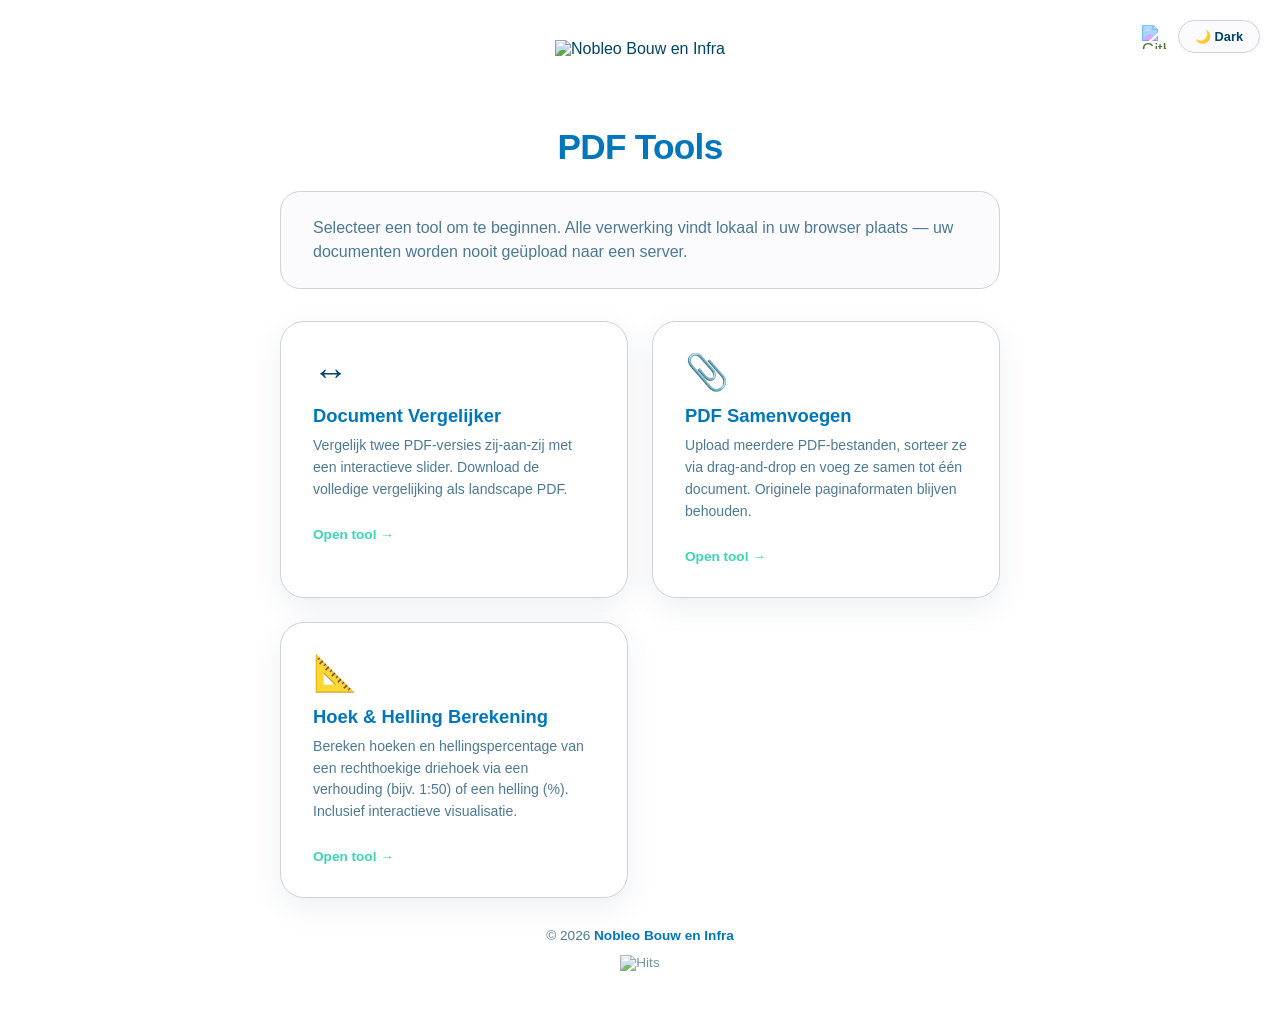
==== commit 76772116: "added slope calculations" ====
--- a/index.html
+++ b/index.html
@@ -71,6 +71,13 @@
                 <p class="tool-desc">Upload meerdere PDF-bestanden, sorteer ze via drag-and-drop en voeg ze samen tot één document. Originele paginaformaten blijven behouden.</p>
                 <span class="tool-cta">Open tool →</span>
             </a>
+
+            <a href="tools/triangle-calculator/" class="tool-card">
+                <span class="tool-icon">📐</span>
+                <div class="tool-name">Hoek & Helling Berekening</div>
+                <p class="tool-desc">Bereken hoeken en hellingspercentage van een rechthoekige driehoek via een verhouding (bijv. 1:50) of een helling (%). Inclusief interactieve visualisatie.</p>
+                <span class="tool-cta">Open tool →</span>
+            </a>
         </div>
     </div>
 
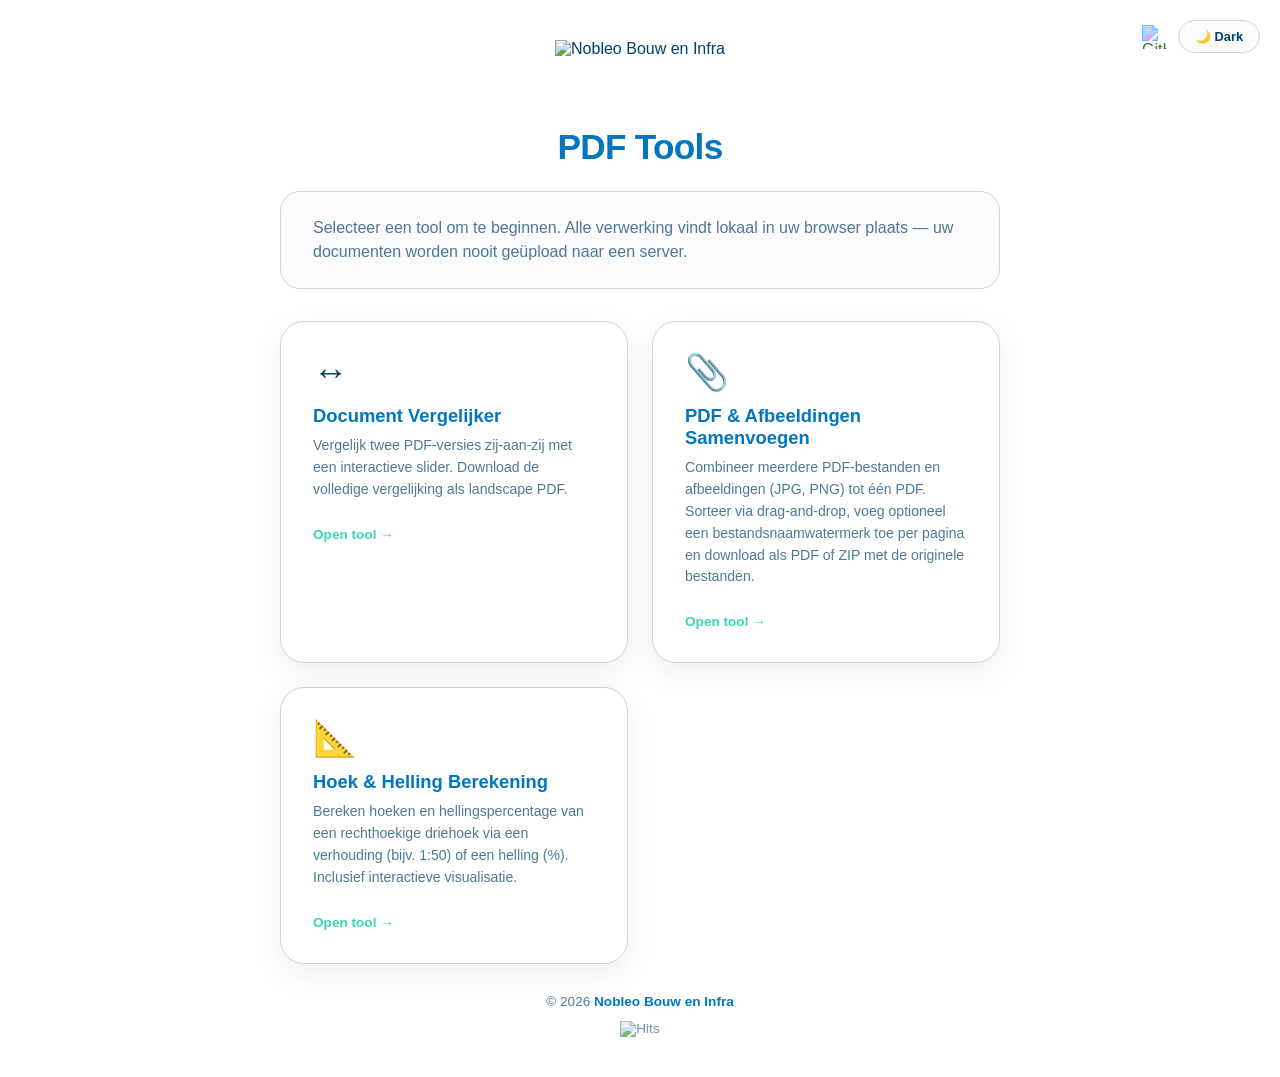
==== commit 76367ac1: "updated documentation" ====
--- a/index.html
+++ b/index.html
@@ -67,8 +67,8 @@
 
             <a href="tools/pdf-merge/" class="tool-card">
                 <span class="tool-icon">📎</span>
-                <div class="tool-name">PDF Samenvoegen</div>
-                <p class="tool-desc">Upload meerdere PDF-bestanden, sorteer ze via drag-and-drop en voeg ze samen tot één document. Originele paginaformaten blijven behouden.</p>
+                <div class="tool-name">PDF & Afbeeldingen Samenvoegen</div>
+                <p class="tool-desc">Combineer meerdere PDF-bestanden en afbeeldingen (JPG, PNG) tot één PDF. Sorteer via drag-and-drop, voeg optioneel een bestandsnaamwatermerk toe per pagina en download als PDF of ZIP met de originele bestanden.</p>
                 <span class="tool-cta">Open tool →</span>
             </a>
 
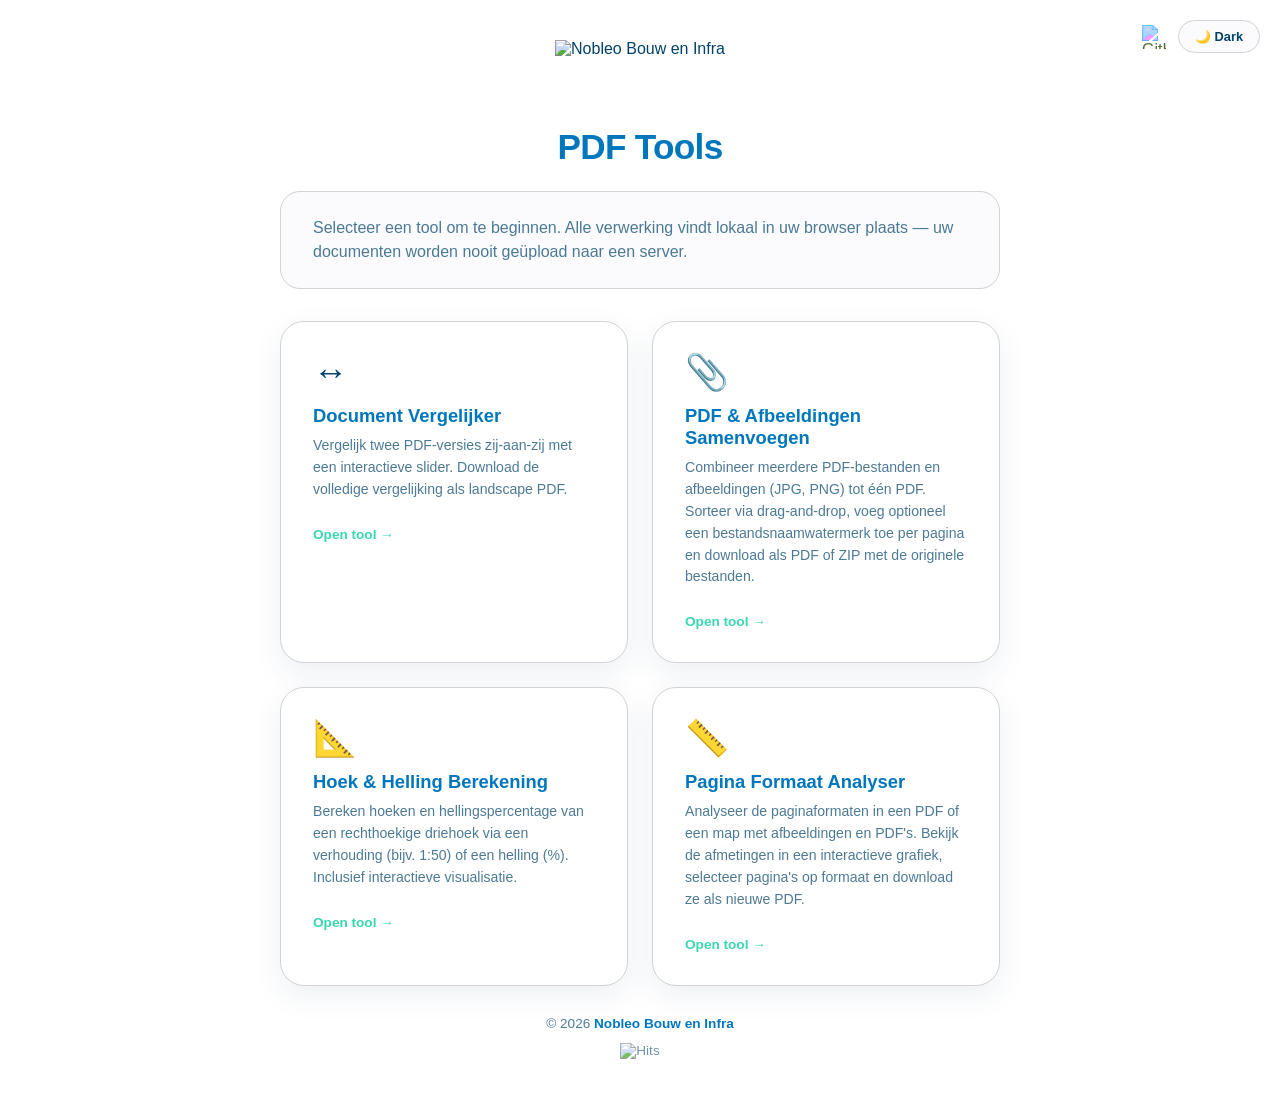
==== commit 61856e7f: "Added page analyser" ====
--- a/index.html
+++ b/index.html
@@ -78,6 +78,13 @@
                 <p class="tool-desc">Bereken hoeken en hellingspercentage van een rechthoekige driehoek via een verhouding (bijv. 1:50) of een helling (%). Inclusief interactieve visualisatie.</p>
                 <span class="tool-cta">Open tool →</span>
             </a>
+
+            <a href="tools/pagina-formaat-analyser/" class="tool-card">
+                <span class="tool-icon">📏</span>
+                <div class="tool-name">Pagina Formaat Analyser</div>
+                <p class="tool-desc">Analyseer de paginaformaten in een PDF of een map met afbeeldingen en PDF's. Bekijk de afmetingen in een interactieve grafiek, selecteer pagina's op formaat en download ze als nieuwe PDF.</p>
+                <span class="tool-cta">Open tool →</span>
+            </a>
         </div>
     </div>
 
